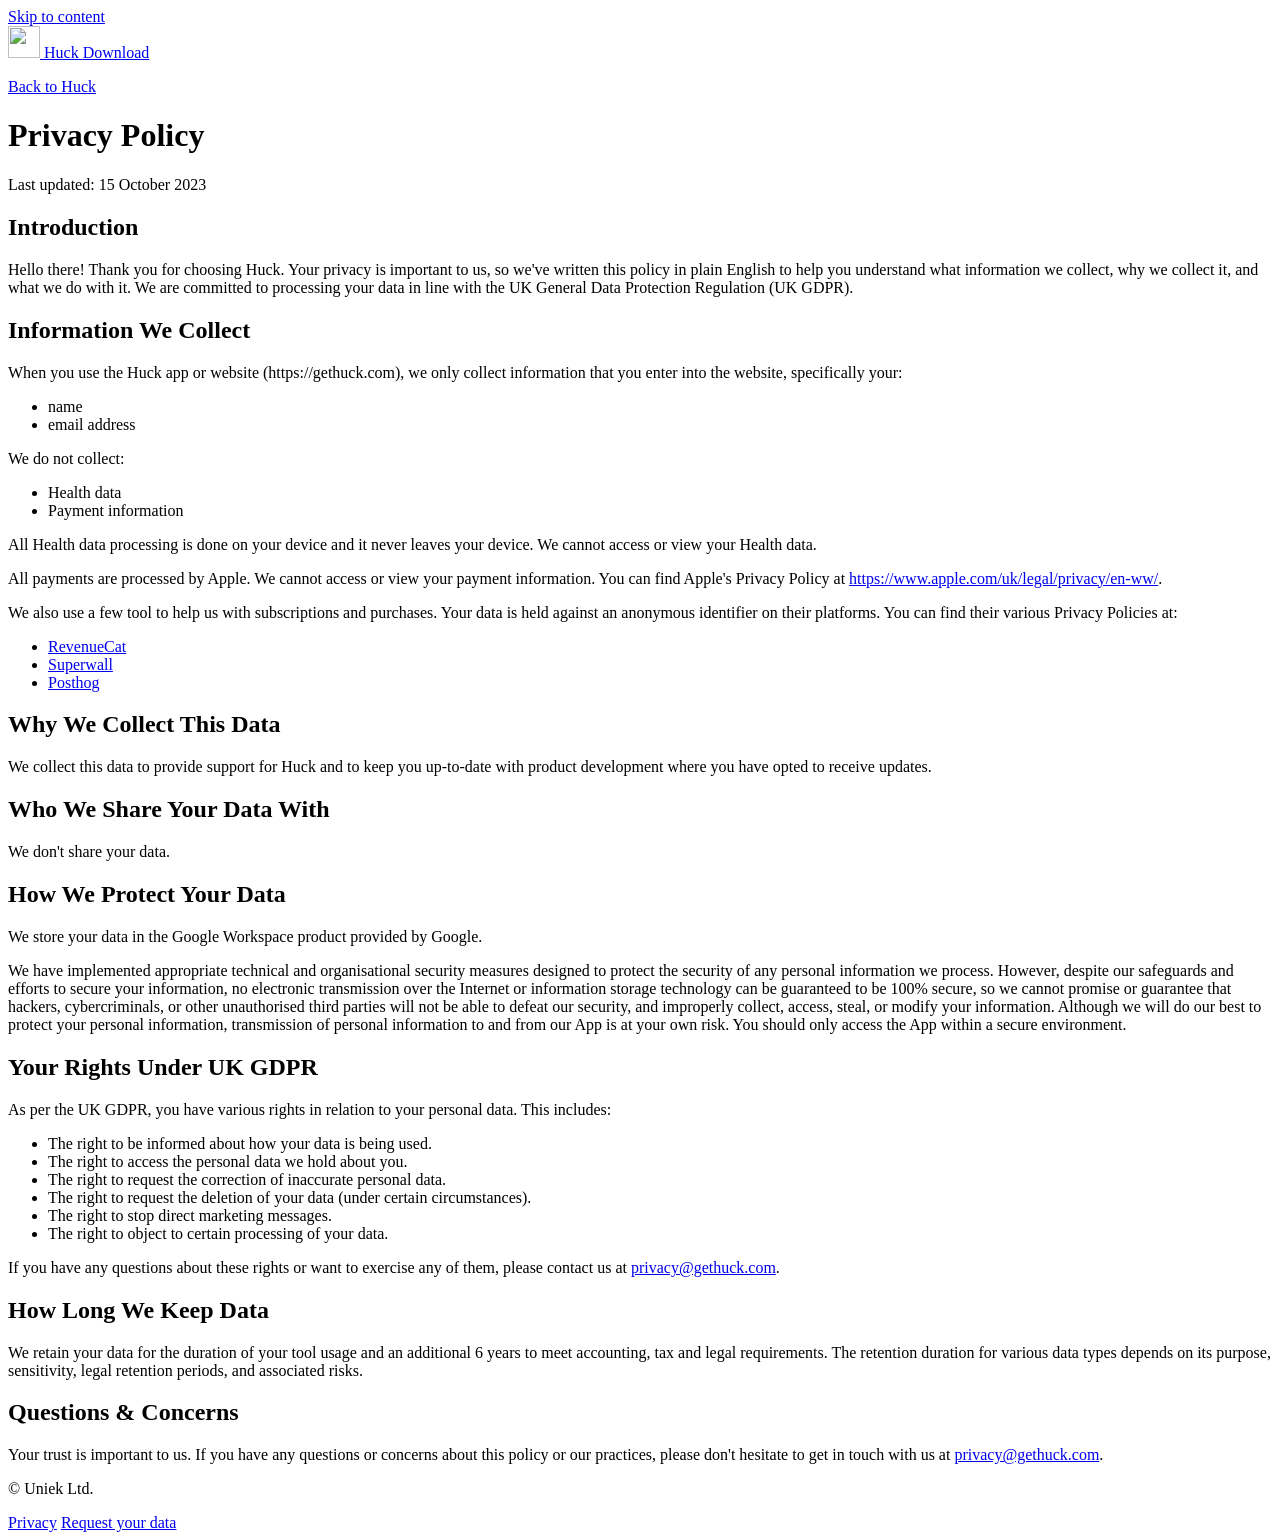
==== privacy/index.html @ a6d19b56 "Add static Huck marketing one-pager for GitHub Pages preview. Verbatim copy from the spec, live navy" ====
<!DOCTYPE html>
<html lang="en">
<head>
  <meta charset="utf-8">
  <meta name="viewport" content="width=device-width, initial-scale=1">
  <title>Privacy — Huck</title>
  <meta name="description" content="Huck privacy policy.">
  <meta name="theme-color" content="#001122">
  <link rel="icon" type="image/png" href="/huck-site/assets/favicon.png">
  <link rel="apple-touch-icon" href="/huck-site/assets/apple-touch-icon.png">
  <link rel="preconnect" href="https://fonts.googleapis.com">
  <link rel="preconnect" href="https://fonts.gstatic.com" crossorigin>
  <link rel="stylesheet" href="https://fonts.googleapis.com/css2?family=Open+Sans:ital,wght@0,400;0,600;1,400&family=Poppins:wght@600;700&family=Work+Sans:wght@500;600;700&display=swap">
  <link rel="stylesheet" href="/huck-site/css/styles.css">
</head>
<body>
  <a class="skip-link" href="#main">Skip to content</a>
  <header class="site-header">
    <div class="wrap">
      <a class="brand" href="/huck-site/">
        <img src="/huck-site/assets/apple-touch-icon.png" width="32" height="32" alt="">
        Huck
      </a>
      <a class="button button-sm header-download" href="https://apps.apple.com/app/id6467775586">Download</a>
    </div>
  </header>

  <main id="main" class="privacy-page">
    <div class="wrap prose">
      <p class="back"><a href="/huck-site/">Back to Huck</a></p>
      <h1>Privacy Policy</h1>
      <p class="updated">Last updated: 15 October 2023</p>

      <h2>Introduction</h2>
      <p>Hello there! Thank you for choosing Huck. Your privacy is important to us, so we've written this policy in plain English to help you understand what information we collect, why we collect it, and what we do with it. We are committed to processing your data in line with the UK General Data Protection Regulation (UK GDPR).</p>

      <h2>Information We Collect</h2>
      <p>When you use the Huck app or website (https://gethuck.com), we only collect information that you enter into the website, specifically your:</p>
      <ul>
        <li>name</li>
        <li>email address</li>
      </ul>
      <p>We do not collect:</p>
      <ul>
        <li>Health data</li>
        <li>Payment information</li>
      </ul>
      <p>All Health data processing is done on your device and it never leaves your device. We cannot access or view your Health data.</p>
      <p>All payments are processed by Apple. We cannot access or view your payment information. You can find Apple's Privacy Policy at <a href="https://www.apple.com/uk/legal/privacy/en-ww/">https://www.apple.com/uk/legal/privacy/en-ww/</a>.</p>
      <p>We also use a few tool to help us with subscriptions and purchases. Your data is held against an anonymous identifier on their platforms. You can find their various Privacy Policies at:</p>
      <ul>
        <li><a href="https://www.revenuecat.com/privacy/">RevenueCat</a></li>
        <li><a href="https://superwall.com/privacy">Superwall</a></li>
        <li><a href="https://posthog.com/privacy">Posthog</a></li>
      </ul>

      <h2>Why We Collect This Data</h2>
      <p>We collect this data to provide support for Huck and to keep you up-to-date with product development where you have opted to receive updates.</p>

      <h2>Who We Share Your Data With</h2>
      <p>We don't share your data.</p>

      <h2>How We Protect Your Data</h2>
      <p>We store your data in the Google Workspace product provided by Google.</p>
      <p>We have implemented appropriate technical and organisational security measures designed to protect the security of any personal information we process. However, despite our safeguards and efforts to secure your information, no electronic transmission over the Internet or information storage technology can be guaranteed to be 100% secure, so we cannot promise or guarantee that hackers, cybercriminals, or other unauthorised third parties will not be able to defeat our security, and improperly collect, access, steal, or modify your information. Although we will do our best to protect your personal information, transmission of personal information to and from our App is at your own risk. You should only access the App within a secure environment.</p>

      <h2>Your Rights Under UK GDPR</h2>
      <p>As per the UK GDPR, you have various rights in relation to your personal data. This includes:</p>
      <ul>
        <li>The right to be informed about how your data is being used.</li>
        <li>The right to access the personal data we hold about you.</li>
        <li>The right to request the correction of inaccurate personal data.</li>
        <li>The right to request the deletion of your data (under certain circumstances).</li>
        <li>The right to stop direct marketing messages.</li>
        <li>The right to object to certain processing of your data.</li>
      </ul>
      <p>If you have any questions about these rights or want to exercise any of them, please contact us at <a href="mailto:privacy@gethuck.com">privacy@gethuck.com</a>.</p>

      <h2>How Long We Keep Data</h2>
      <p>We retain your data for the duration of your tool usage and an additional 6 years to meet accounting, tax and legal requirements. The retention duration for various data types depends on its purpose, sensitivity, legal retention periods, and associated risks.</p>

      <h2>Questions &amp; Concerns</h2>
      <p>Your trust is important to us. If you have any questions or concerns about this policy or our practices, please don't hesitate to get in touch with us at <a href="mailto:privacy@gethuck.com">privacy@gethuck.com</a>.</p>
    </div>
  </main>

  <footer class="site-footer">
    <div class="wrap footer-row">
      <p>© Uniek Ltd.</p>
      <nav class="footer-links" aria-label="Footer">
        <a href="/huck-site/privacy/">Privacy</a>
        <a href="mailto:privacy@gethuck.com">Request your data</a>
      </nav>
    </div>
  </footer>
</body>
</html>
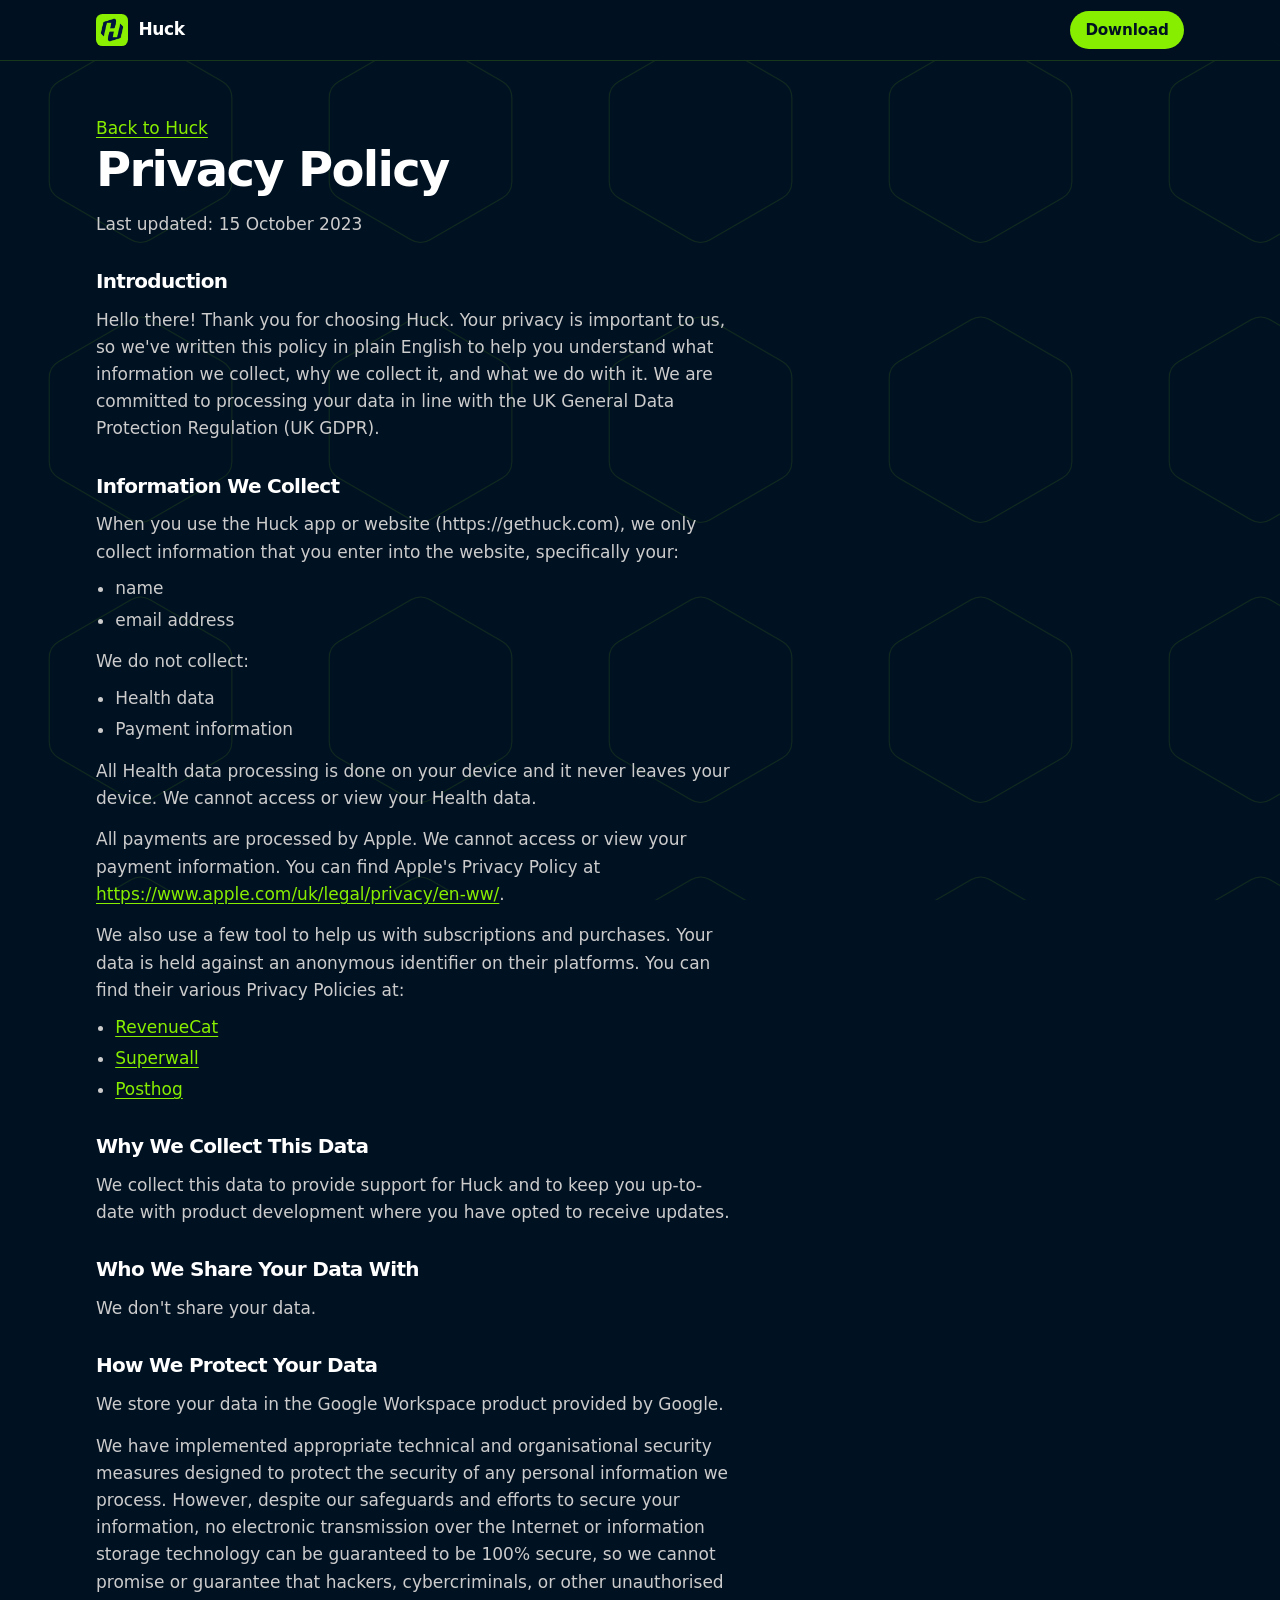
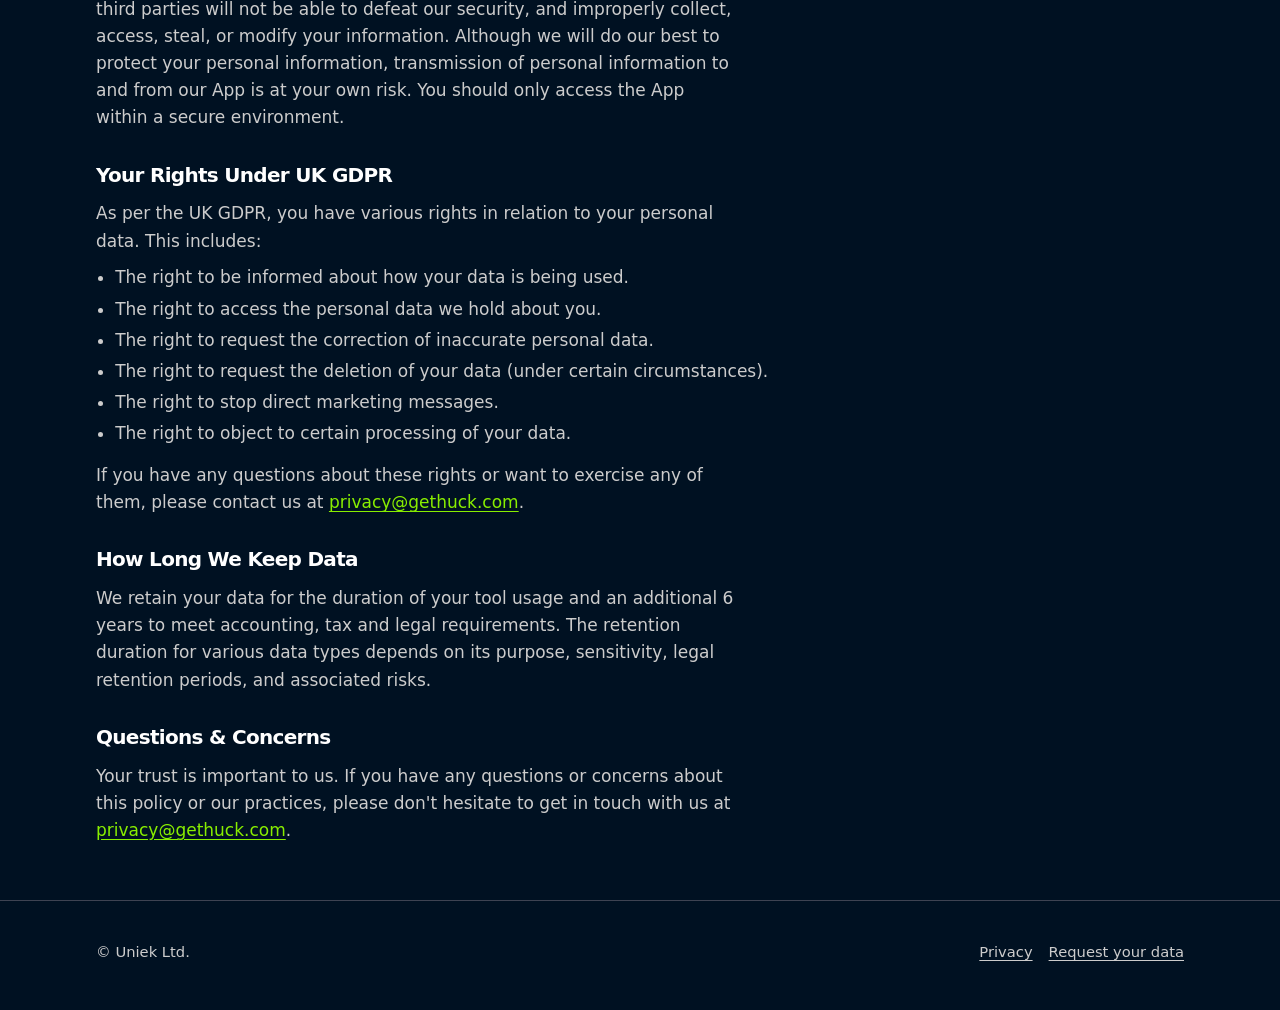
==== commit 578e2dfe: "Use relative URLs and drop GitHub Pages from this preview. Lee does not want the site on unieklee.co" ====
--- a/privacy/index.html
+++ b/privacy/index.html
@@ -6,19 +6,19 @@
   <title>Privacy — Huck</title>
   <meta name="description" content="Huck privacy policy.">
   <meta name="theme-color" content="#001122">
-  <link rel="icon" type="image/png" href="/huck-site/assets/favicon.png">
-  <link rel="apple-touch-icon" href="/huck-site/assets/apple-touch-icon.png">
+  <link rel="icon" type="image/png" href="../assets/favicon.png">
+  <link rel="apple-touch-icon" href="../assets/apple-touch-icon.png">
   <link rel="preconnect" href="https://fonts.googleapis.com">
   <link rel="preconnect" href="https://fonts.gstatic.com" crossorigin>
   <link rel="stylesheet" href="https://fonts.googleapis.com/css2?family=Open+Sans:ital,wght@0,400;0,600;1,400&family=Poppins:wght@600;700&family=Work+Sans:wght@500;600;700&display=swap">
-  <link rel="stylesheet" href="/huck-site/css/styles.css">
+  <link rel="stylesheet" href="../css/styles.css">
 </head>
 <body>
   <a class="skip-link" href="#main">Skip to content</a>
   <header class="site-header">
     <div class="wrap">
-      <a class="brand" href="/huck-site/">
-        <img src="/huck-site/assets/apple-touch-icon.png" width="32" height="32" alt="">
+      <a class="brand" href="../">
+        <img src="../assets/apple-touch-icon.png" width="32" height="32" alt="">
         Huck
       </a>
       <a class="button button-sm header-download" href="https://apps.apple.com/app/id6467775586">Download</a>
@@ -27,7 +27,7 @@
 
   <main id="main" class="privacy-page">
     <div class="wrap prose">
-      <p class="back"><a href="/huck-site/">Back to Huck</a></p>
+      <p class="back"><a href="../">Back to Huck</a></p>
       <h1>Privacy Policy</h1>
       <p class="updated">Last updated: 15 October 2023</p>
 
@@ -88,7 +88,7 @@
     <div class="wrap footer-row">
       <p>© Uniek Ltd.</p>
       <nav class="footer-links" aria-label="Footer">
-        <a href="/huck-site/privacy/">Privacy</a>
+        <a href="./">Privacy</a>
         <a href="mailto:privacy@gethuck.com">Request your data</a>
       </nav>
     </div>
--- a/css/styles.css
+++ b/css/styles.css
@@ -0,0 +1,644 @@
+:root {
+  --navy: #001122;
+  --navy-mid: #002244;
+  --lime: #88ee00;
+  --surface: #272b36;
+  --surface-2: #2f3340;
+  --surface-3: #3e4352;
+  --text: #ffffff;
+  --muted: #cccccc;
+  --font-display: "Poppins", "Work Sans", system-ui, sans-serif;
+  --font-ui: "Work Sans", system-ui, sans-serif;
+  --font-body: "Open Sans", system-ui, sans-serif;
+  --measure: 40rem;
+  --wide: 68rem;
+  --radius: 0.85rem;
+  --gap: 1.25rem;
+}
+
+*,
+*::before,
+*::after {
+  box-sizing: border-box;
+}
+
+html {
+  scroll-behavior: smooth;
+}
+
+html:focus-within {
+  scroll-behavior: smooth;
+}
+
+@media (prefers-reduced-motion: reduce) {
+  html,
+  html:focus-within {
+    scroll-behavior: auto;
+  }
+
+  *,
+  *::before,
+  *::after {
+    animation-duration: 0.01ms !important;
+    animation-iteration-count: 1 !important;
+    transition-duration: 0.01ms !important;
+  }
+}
+
+body {
+  margin: 0;
+  min-width: 320px;
+  color: var(--text);
+  background-color: var(--navy);
+  background-image: url("data:image/svg+xml;charset=utf8,%3Csvg xmlns='http://www.w3.org/2000/svg' viewBox='0 0 512 512' width='512' height='512' preserveAspectRatio='none'%3E%3Cpath fill='none' stroke='rgba(136,238,0,0.11)' stroke-width='2' stroke-linecap='round' stroke-linejoin='round' d='M424 331.8c0 12.5-6.7 24.1-17.5 30.3l-132 76.2c-10.8 6.3-24.2 6.3-35 0l-132-76.2C96.7 355.8 90 344.3 90 331.8V179.2c0-12.5 6.7-24.1 17.5-30.3l132-76.2c10.8-6.3 24.2-6.3 35 0l132 76.2c10.8 6.3 17.5 17.8 17.5 30.3V331.8z'/%3E%3C/svg%3E");
+  background-size: 280px;
+  background-attachment: fixed;
+  font-family: var(--font-body);
+  font-size: 1.0625rem;
+  line-height: 1.6;
+}
+
+img {
+  max-width: 100%;
+  height: auto;
+}
+
+a {
+  color: var(--lime);
+  text-underline-offset: 0.18em;
+}
+
+a:hover {
+  color: #b6ff4a;
+}
+
+:focus {
+  outline: none;
+}
+
+:focus-visible {
+  outline: 2px solid var(--lime);
+  outline-offset: 3px;
+}
+
+.skip-link {
+  position: absolute;
+  left: 0.75rem;
+  top: -4rem;
+  z-index: 100;
+  padding: 0.6rem 0.9rem;
+  background: var(--lime);
+  color: var(--navy);
+  font-family: var(--font-ui);
+  font-weight: 600;
+  text-decoration: none;
+}
+
+.skip-link:focus {
+  top: 0.75rem;
+}
+
+.wrap {
+  width: min(var(--wide), calc(100% - 2rem));
+  margin-inline: auto;
+}
+
+.site-header {
+  position: sticky;
+  top: 0;
+  z-index: 20;
+  background: rgba(0, 17, 34, 0.92);
+  backdrop-filter: blur(12px);
+  border-bottom: 1px solid rgba(136, 238, 0, 0.18);
+}
+
+.site-header .wrap {
+  display: flex;
+  align-items: center;
+  justify-content: space-between;
+  gap: 1rem;
+  min-height: 3.75rem;
+}
+
+.brand {
+  display: inline-flex;
+  align-items: center;
+  gap: 0.65rem;
+  color: var(--text);
+  text-decoration: none;
+  font-family: var(--font-ui);
+  font-weight: 700;
+  letter-spacing: -0.02em;
+}
+
+.brand img {
+  width: 2rem;
+  height: 2rem;
+  border-radius: 0.4rem;
+}
+
+.header-download {
+  flex-shrink: 0;
+}
+
+.button {
+  display: inline-flex;
+  align-items: center;
+  justify-content: center;
+  min-height: 2.85rem;
+  padding: 0.55rem 1.15rem;
+  border: 0;
+  border-radius: 999px;
+  background: var(--lime);
+  color: var(--navy);
+  font-family: var(--font-ui);
+  font-size: 1rem;
+  font-weight: 700;
+  letter-spacing: -0.01em;
+  text-decoration: none;
+  cursor: pointer;
+}
+
+.button:hover {
+  color: var(--navy);
+  background: #b6ff4a;
+}
+
+.button-sm {
+  min-height: 2.35rem;
+  padding: 0.4rem 0.95rem;
+  font-size: 0.95rem;
+}
+
+.cta {
+  display: flex;
+  flex-direction: column;
+  align-items: flex-start;
+  gap: 0.45rem;
+  margin: 1.4rem 0 0;
+}
+
+.cta-center {
+  align-items: center;
+}
+
+.cta-note {
+  color: var(--muted);
+  font-size: 0.95rem;
+}
+
+.hero {
+  padding: 3.25rem 0 2.5rem;
+}
+
+.eyebrow,
+.section-label {
+  margin: 0 0 0.7rem;
+  color: var(--lime);
+  font-family: var(--font-ui);
+  font-size: 0.92rem;
+  font-weight: 600;
+  letter-spacing: 0.01em;
+}
+
+h1,
+h2 {
+  margin: 0;
+  font-family: var(--font-display);
+  font-weight: 700;
+  letter-spacing: -0.035em;
+  line-height: 1.12;
+}
+
+h1 {
+  max-width: 14ch;
+  font-size: clamp(2.35rem, 7vw, 4.35rem);
+}
+
+h2 {
+  max-width: 22ch;
+  font-size: clamp(1.7rem, 4.4vw, 2.55rem);
+}
+
+h2.section-label {
+  max-width: none;
+  letter-spacing: 0.01em;
+  line-height: 1.4;
+}
+
+.lede,
+.prose p {
+  max-width: var(--measure);
+  color: var(--muted);
+}
+
+.lede {
+  margin: 1.1rem 0 0;
+  font-size: 1.125rem;
+}
+
+.section {
+  padding: 3rem 0;
+}
+
+.section + .section {
+  border-top: 1px solid var(--surface-3);
+}
+
+.prose p {
+  margin: 0.9rem 0 0;
+}
+
+.record-list {
+  display: grid;
+  gap: 0.7rem;
+  margin: 1.4rem 0 0;
+  padding: 0;
+  list-style: none;
+}
+
+@media (min-width: 720px) {
+  .record-list {
+    grid-template-columns: 1fr 1fr;
+  }
+}
+
+.record-list li {
+  display: flex;
+  gap: 0.75rem;
+  align-items: flex-start;
+  padding: 0.95rem 1rem;
+  background: var(--surface);
+  border: 1px solid var(--surface-3);
+  border-radius: var(--radius);
+}
+
+.record-list li::before {
+  content: "";
+  flex: 0 0 0.55rem;
+  width: 0.55rem;
+  height: 0.55rem;
+  margin-top: 0.45rem;
+  background: var(--lime);
+  transform: skewX(-18deg);
+}
+
+.split {
+  display: grid;
+  gap: 1.5rem;
+  align-items: center;
+}
+
+@media (min-width: 860px) {
+  .split {
+    grid-template-columns: minmax(0, 1.1fr) minmax(16rem, 0.9fr);
+    gap: 2.5rem;
+  }
+
+  .split-reverse {
+    grid-template-columns: minmax(16rem, 0.9fr) minmax(0, 1.1fr);
+  }
+
+  .split-reverse .visual {
+    order: -1;
+  }
+}
+
+.visual {
+  margin: 0;
+}
+
+.share-card,
+.watch-card {
+  padding: 1.15rem 1.2rem 1.25rem;
+  background: linear-gradient(180deg, var(--surface-2), var(--surface));
+  border: 1px solid var(--surface-3);
+  border-radius: 1.15rem;
+  box-shadow: 0 18px 50px rgba(0, 0, 0, 0.28);
+}
+
+.share-card {
+  max-width: 22rem;
+}
+
+.card-kicker {
+  display: flex;
+  align-items: center;
+  justify-content: space-between;
+  margin: 0 0 1rem;
+  color: var(--muted);
+  font-family: var(--font-ui);
+  font-size: 0.78rem;
+  font-weight: 600;
+}
+
+.teams {
+  display: grid;
+  grid-template-columns: 1fr auto 1fr;
+  gap: 0.5rem;
+  align-items: end;
+}
+
+.team {
+  display: flex;
+  flex-direction: column;
+  gap: 0.35rem;
+}
+
+.team-away {
+  text-align: right;
+  align-items: flex-end;
+}
+
+.swatch {
+  width: 0.85rem;
+  height: 0.85rem;
+  border-radius: 999px;
+}
+
+.swatch-white {
+  background: #f4f6f8;
+}
+
+.swatch-dark {
+  background: #0b1c33;
+  box-shadow: inset 0 0 0 1px var(--surface-3);
+}
+
+.team-name {
+  color: var(--muted);
+  font-family: var(--font-ui);
+  font-size: 0.82rem;
+}
+
+.score {
+  font-family: var(--font-display);
+  font-size: 2.6rem;
+  font-weight: 700;
+  letter-spacing: -0.04em;
+  line-height: 1;
+}
+
+.score-sep {
+  padding-bottom: 0.35rem;
+  color: var(--lime);
+  font-family: var(--font-display);
+  font-size: 1.4rem;
+}
+
+.meta-row,
+.stat-grid {
+  display: flex;
+  flex-wrap: wrap;
+  gap: 0.45rem 0.7rem;
+  margin-top: 1rem;
+}
+
+.pill {
+  padding: 0.28rem 0.6rem;
+  background: var(--navy-mid);
+  border-radius: 999px;
+  color: var(--muted);
+  font-family: var(--font-ui);
+  font-size: 0.8rem;
+}
+
+.stat-grid {
+  display: grid;
+  grid-template-columns: 1fr 1fr;
+  gap: 0.55rem;
+}
+
+.stat {
+  padding: 0.7rem 0.75rem;
+  background: var(--navy);
+  border-radius: 0.65rem;
+}
+
+.stat dt {
+  margin: 0;
+  color: var(--muted);
+  font-family: var(--font-ui);
+  font-size: 0.75rem;
+}
+
+.stat dd {
+  margin: 0.15rem 0 0;
+  font-family: var(--font-display);
+  font-size: 1.15rem;
+  font-weight: 700;
+  letter-spacing: -0.03em;
+}
+
+.watch-card {
+  max-width: 18rem;
+  text-align: center;
+}
+
+.watch-face {
+  margin: 0 auto 0.85rem;
+  padding: 0.9rem 0.7rem 0.75rem;
+  background: var(--navy);
+  border: 2px solid var(--surface-3);
+  border-radius: 1.35rem;
+}
+
+.watch-score {
+  display: flex;
+  justify-content: center;
+  gap: 0.65rem;
+  font-family: var(--font-display);
+  font-size: 2rem;
+  font-weight: 700;
+  letter-spacing: -0.04em;
+}
+
+.watch-metrics {
+  margin: 0.55rem 0 0;
+  color: var(--muted);
+  font-size: 0.78rem;
+}
+
+.faq {
+  display: grid;
+  gap: 0.55rem;
+  margin-top: 1.35rem;
+}
+
+.faq details {
+  background: var(--surface);
+  border: 1px solid var(--surface-3);
+  border-radius: var(--radius);
+}
+
+.faq summary {
+  cursor: pointer;
+  list-style: none;
+  padding: 0.95rem 1.05rem;
+  font-family: var(--font-ui);
+  font-weight: 600;
+}
+
+.faq summary::-webkit-details-marker {
+  display: none;
+}
+
+.faq summary::after {
+  content: "+";
+  float: right;
+  color: var(--lime);
+  font-weight: 700;
+}
+
+.faq details[open] summary::after {
+  content: "–";
+}
+
+.faq details p {
+  margin: 0;
+  padding: 0 1.05rem 1.05rem;
+  color: var(--muted);
+}
+
+.close {
+  padding: 3.5rem 0;
+  text-align: center;
+}
+
+.close h2 {
+  max-width: none;
+}
+
+.support {
+  padding: 0 0 3.5rem;
+}
+
+.support-card {
+  max-width: 32rem;
+  padding: 1.35rem 1.3rem 1.45rem;
+  background: var(--surface);
+  border: 1px solid var(--surface-3);
+  border-radius: 1rem;
+}
+
+.field {
+  display: flex;
+  flex-direction: column;
+  gap: 0.35rem;
+  margin-bottom: 0.9rem;
+}
+
+.field span {
+  font-family: var(--font-ui);
+  font-size: 0.92rem;
+  font-weight: 600;
+}
+
+input,
+textarea {
+  width: 100%;
+  padding: 0.7rem 0.8rem;
+  border: 1px solid var(--surface-3);
+  border-radius: 0.55rem;
+  background: var(--navy);
+  color: var(--text);
+  font: inherit;
+}
+
+textarea {
+  min-height: 8rem;
+  resize: vertical;
+}
+
+.form-note {
+  margin: 0.85rem 0 0;
+  color: var(--muted);
+  font-size: 0.92rem;
+}
+
+.form-note[hidden] {
+  display: none;
+}
+
+.form-status {
+  margin: 0.75rem 0 0;
+  color: var(--lime);
+  font-family: var(--font-ui);
+  font-weight: 600;
+}
+
+.form-status[hidden] {
+  display: none;
+}
+
+.data-request {
+  margin: 1rem 0 0;
+  font-size: 0.95rem;
+}
+
+.site-footer {
+  padding: 1.5rem 0 2rem;
+  border-top: 1px solid var(--surface-3);
+  color: var(--muted);
+  font-size: 0.92rem;
+}
+
+.footer-row {
+  display: flex;
+  flex-wrap: wrap;
+  gap: 0.75rem 1.25rem;
+  align-items: center;
+  justify-content: space-between;
+}
+
+.footer-links,
+.socials {
+  display: flex;
+  flex-wrap: wrap;
+  gap: 0.7rem 1rem;
+}
+
+.socials a,
+.footer-links a {
+  color: var(--muted);
+}
+
+.socials a:hover,
+.footer-links a:hover {
+  color: var(--lime);
+}
+
+.privacy-page {
+  padding: 2.5rem 0 3.5rem;
+}
+
+.privacy-page h1 {
+  max-width: 18ch;
+  font-size: clamp(2rem, 5vw, 3rem);
+}
+
+.updated {
+  margin: 0.8rem 0 1.6rem;
+  color: var(--muted);
+}
+
+.privacy-page h2 {
+  margin: 2rem 0 0.7rem;
+  max-width: none;
+  font-size: 1.25rem;
+}
+
+.privacy-page ul {
+  margin: 0.6rem 0;
+  padding-left: 1.2rem;
+  color: var(--muted);
+}
+
+.privacy-page li + li {
+  margin-top: 0.25rem;
+}
+
+.back {
+  margin: 0 0 1.25rem;
+  font-family: var(--font-ui);
+}
